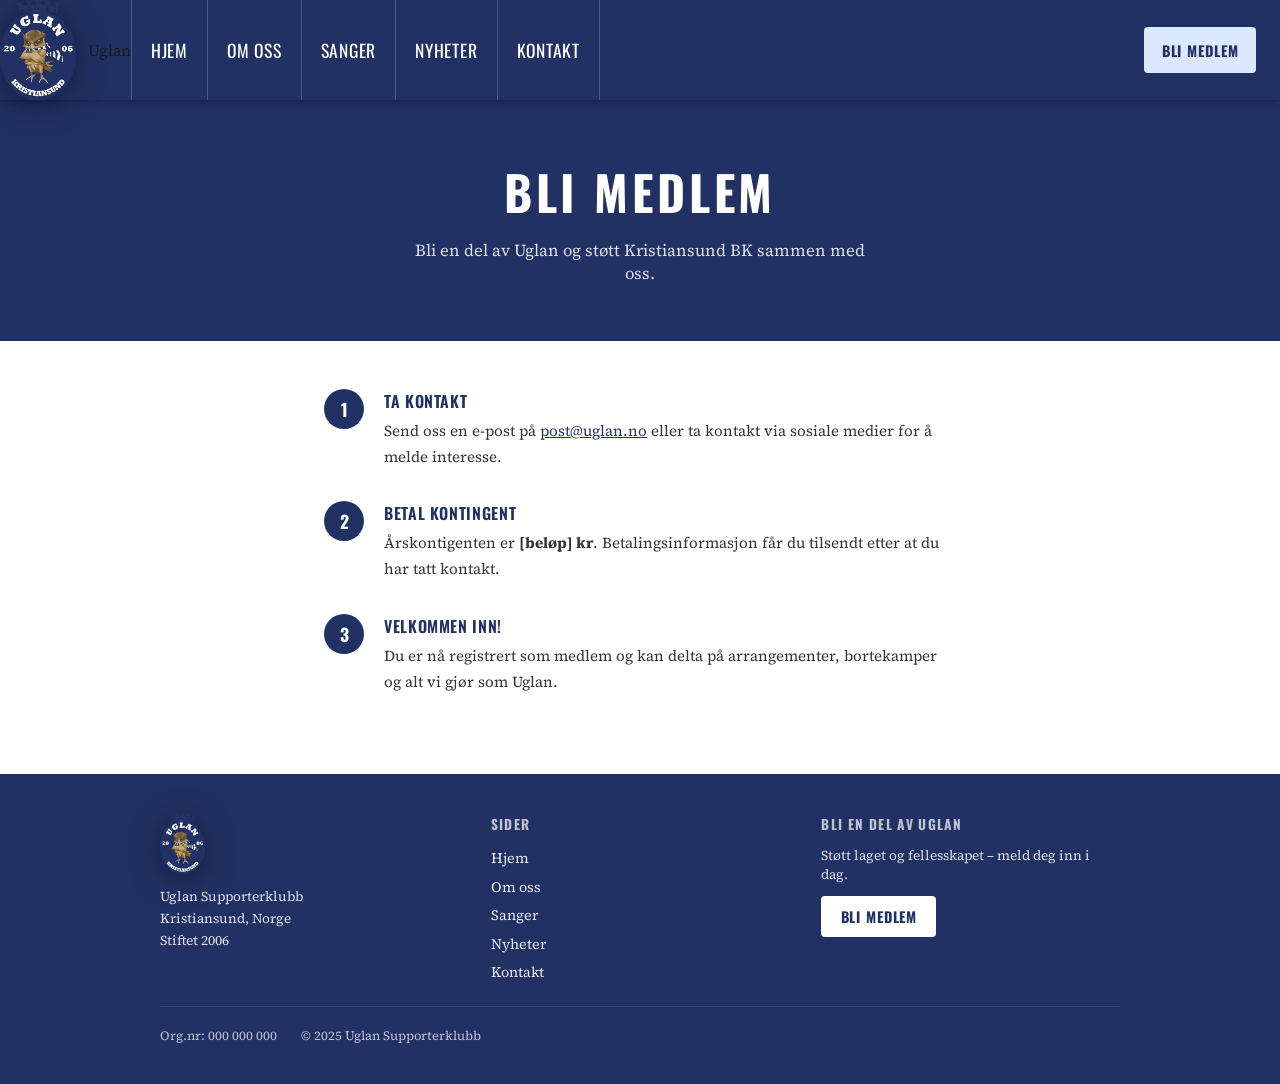
==== pages/bli-medlem.html @ d90a9cac "Initial commit: "index.html" første utkast." ====
<!DOCTYPE html>
<html lang="no">
<head>
  <meta charset="UTF-8" />
  <meta name="viewport" content="width=device-width, initial-scale=1.0" />
  <title>Bli medlem – Uglan Supporterklubb</title>
  <link rel="stylesheet" href="../css/style.css" />
  <style>
    .member-hero {
      background: var(--navy);
      color: var(--white);
      text-align: center;
      padding: 3.5rem 1.5rem;
    }
    .member-hero h1 {
      font-family: 'Oswald', sans-serif;
      font-size: clamp(1.8rem, 5vw, 3rem);
      font-weight: 700;
      letter-spacing: .08em;
      text-transform: uppercase;
    }
    .member-hero p {
      margin-top: .75rem;
      font-size: 1.05rem;
      opacity: .85;
      max-width: 480px;
      margin-inline: auto;
    }
    .member-steps {
      max-width: 680px;
      margin: 3rem auto;
      padding: 0 1.5rem;
    }
    .step {
      display: flex;
      gap: 1.25rem;
      margin-bottom: 2rem;
      align-items: flex-start;
    }
    .step-num {
      flex-shrink: 0;
      width: 40px;
      height: 40px;
      background: var(--navy);
      color: var(--white);
      font-family: 'Oswald', sans-serif;
      font-size: 1.1rem;
      font-weight: 700;
      border-radius: 50%;
      display: flex;
      align-items: center;
      justify-content: center;
    }
    .step-text h3 {
      font-family: 'Oswald', sans-serif;
      font-size: 1rem;
      font-weight: 600;
      color: var(--navy);
      text-transform: uppercase;
      letter-spacing: .04em;
      margin-bottom: .3rem;
    }
    .step-text p { font-size: .95rem; color: #333; line-height: 1.7; }
    .step-text a { color: var(--navy); text-decoration: underline; }
  </style>
</head>
<body>

  <nav class="navbar">
    <a class="nav-logo" href="/index.html">
      <img src="../img/logo.png" alt="Uglan logo" />
      <span>Uglan</span>
    </a>
    <ul class="nav-links">
      <li><a href="/index.html">Hjem</a></li>
      <li><a href="om-oss.html">Om oss</a></li>
      <li><a href="sanger.html">Sanger</a></li>
      <li><a href="nyheter.html">Nyheter</a></li>
      <li><a href="kontakt.html">Kontakt</a></li>
    </ul>
    <div class="nav-member">
      <a href="bli-medlem.html" class="btn-member" style="background:#dce8ff;">Bli medlem</a>
    </div>
    <button class="hamburger" id="hamburger" aria-label="Meny" aria-expanded="false">
      <span></span><span></span><span></span>
    </button>
  </nav>

  <nav class="nav-mobile" id="nav-mobile">
    <a href="/index.html">Hjem</a>
    <a href="om-oss.html">Om oss</a>
    <a href="sanger.html">Sanger</a>
    <a href="nyheter.html">Nyheter</a>
    <a href="kontakt.html">Kontakt</a>
    <a href="bli-medlem.html" class="btn-member-mobile">Bli medlem</a>
  </nav>

  <section class="member-hero">
    <h1>Bli medlem</h1>
    <p>Bli en del av Uglan og støtt Kristiansund BK sammen med oss.</p>
  </section>

  <div class="member-steps">
    <div class="step">
      <div class="step-num">1</div>
      <div class="step-text">
        <h3>Ta kontakt</h3>
        <p>Send oss en e-post på <a href="mailto:post@uglan.no">post@uglan.no</a> eller ta kontakt via sosiale medier for å melde interesse.</p>
      </div>
    </div>
    <div class="step">
      <div class="step-num">2</div>
      <div class="step-text">
        <h3>Betal kontingent</h3>
        <p>Årskontigenten er <strong>[beløp] kr</strong>. Betalingsinformasjon får du tilsendt etter at du har tatt kontakt.</p>
      </div>
    </div>
    <div class="step">
      <div class="step-num">3</div>
      <div class="step-text">
        <h3>Velkommen inn!</h3>
        <p>Du er nå registrert som medlem og kan delta på arrangementer, bortekamper og alt vi gjør som Uglan.</p>
      </div>
    </div>
  </div>

  <footer>
    <div class="footer-inner">
      <div class="footer-brand">
        <img src="../img/logo.png" alt="Uglan logo" />
        <p>Uglan Supporterklubb<br />Kristiansund, Norge<br />Stiftet 2006</p>
      </div>
      <div class="footer-links">
        <h4>Sider</h4>
        <ul>
          <li><a href="/index.html">Hjem</a></li>
          <li><a href="om-oss.html">Om oss</a></li>
          <li><a href="sanger.html">Sanger</a></li>
          <li><a href="nyheter.html">Nyheter</a></li>
          <li><a href="kontakt.html">Kontakt</a></li>
        </ul>
      </div>
      <div class="footer-member">
        <h4>Bli en del av Uglan</h4>
        <p>Støtt laget og fellesskapet – meld deg inn i dag.</p>
        <a href="bli-medlem.html" class="btn-footer-member">Bli medlem</a>
      </div>
    </div>
    <div class="footer-bottom">
      <span>Org.nr: 000 000 000</span>
      <span>© 2025 Uglan Supporterklubb</span>
    </div>
  </footer>

  <script>
    const btn = document.getElementById('hamburger');
    const menu = document.getElementById('nav-mobile');
    btn.addEventListener('click', () => {
      const open = menu.classList.toggle('open');
      btn.classList.toggle('open', open);
      btn.setAttribute('aria-expanded', open);
    });
  </script>
</body>
</html>
---- css/style.css ----
@import url('https://fonts.googleapis.com/css2?family=Oswald:wght@400;600;700&family=Source+Serif+4:ital,wght@0,300;0,400;1,300&display=swap');

/* ── Variables ─────────────────────────────────────────── */
:root {
  --navy: #213164;
  --navy-dark: #182449;
  --owl-brown: #735b37;
  --white:  #ffffff;
  --black:  #111111;
  --grey:   #f4f4f4;
  --text:   #1a1a1a;

  --li-border: rgba(255,255,255,.2);
}

/* ── Reset ─────────────────────────────────────────────── */
*, *::before, *::after { box-sizing: border-box; margin: 0; padding: 0; }
html { scroll-behavior: smooth; }
body {
  font-family: 'Source Serif 4', Georgia, serif;
  color: var(--text);
  background: var(--white);
  display: grid;
  grid-template-rows: auto 1fr auto;
  min-height: 100vh;
}
img { display: block; max-width: 100%; }
a { color: inherit; text-decoration: none; list-style: none;}
ul { list-style: none; }

/* ── Navigation ────────────────────────────────────────── */
.navbar {
  position: sticky;
  top: 0; left: 0; right: 0;
  background: var(--navy);
  display: flex;
  align-items: stretch;
  padding-right: 1.5rem;
  z-index: 1000;
  box-shadow: 0 2px 8px rgba(0,0,0,.3);
}

.nav-logo-container {
  padding: 0.4rem 1.5rem;
}
.nav-logo {
  display: flex;
  align-items: center;
  gap: .75rem;
  flex-shrink: 0;
}
.nav-logo img {
  height: 100px;
  width: auto;
  filter: drop-shadow(0 4px 16px rgba(0,0,0,.4));
}

.nav-links {
  display: flex;
  align-items: stretch;
}
.nav-links li {
  display: flex;
  border-left: 1px solid var(--li-border);
}
.nav-links li:last-child {
  border-right: 1px solid var(--li-border);
}
.nav-links a {
  display: flex;
  align-items: center;
  color: var(--white);
  font-family: 'Oswald', sans-serif;
  font-size: 1.1rem;
  font-weight: 400;
  letter-spacing: .04em;
  text-transform: uppercase;
  padding: 0 1.2rem;
  transition: background .2s;
  white-space: nowrap;
}
.nav-links a:hover{
  background: rgba(255,255,255,.15);
}

/* Bli Medlem – always visible, pushed to right */
.nav-member {
  margin-left: auto;
  flex-shrink: 0;
  align-self: center;
}
.btn-member {
  display: inline-block;
  background: var(--white);
  color: var(--navy);
  font-family: 'Oswald', sans-serif;
  font-weight: 700;
  font-size: .9rem;
  letter-spacing: .06em;
  text-transform: uppercase;
  padding: .8rem 1.1rem;
  border-radius: 4px;
  transition: background .2s, color .2s;
  white-space: nowrap;
}
.btn-member:hover {
  background: #dce8ff ;
}

/* Hamburger */
.hamburger {
  display: none;
  align-self: center;
  flex-direction: column;
  gap: 5px;
  cursor: pointer;
  padding: .4rem;
  margin-left: 1rem;
  background: none;
  border: none;
}
.hamburger span {
  display: block;
  width: 24px;
  height: 2px;
  background: var(--white);
  border-radius: 2px;
  transition: transform .3s, opacity .3s;
}
.hamburger.open span:nth-child(1) { transform: translateY(7px) rotate(45deg); }
.hamburger.open span:nth-child(2) { opacity: 0; }
.hamburger.open span:nth-child(3) { transform: translateY(-7px) rotate(-45deg); }

/* Mobile menu */
.nav-mobile {
  display: none;
  position: absolute;
  top: 100%;
  left: 0; right: 0;
  background: var(--navy-dark);
  z-index: 999;
  flex-direction: column;
}
.nav-mobile.open { display: flex; }
.nav-mobile a {
  color: var(--white);
  font-family: 'Oswald', sans-serif;
  font-size: 1.1rem;
  letter-spacing: .05em;
  text-transform: uppercase;
  padding: 1.5rem 0.8rem;
  border-bottom: 1px solid rgba(255,255,255,.08);
  transition: background .2s;
  list-style: none;
}
.nav-mobile a:hover {
  background: rgba(255,255,255,.08);
}


/* ── Hero ───────────────────────────────────────────────── */
.hero {
  background: var(--navy);
  color: var(--white);
  padding: 5rem 1.5rem;
  text-align: center;
}
.hero-logo {
  width: 160px;
  margin: 0 auto 2rem;
  filter: drop-shadow(0 4px 16px rgba(0,0,0,.4));
  animation: fadeUp .8s ease both;
}
.hero h1 {
  font-family: 'Oswald', sans-serif;
  font-size: clamp(2.2rem, 6vw, 3.8rem);
  font-weight: 700;
  letter-spacing: .08em;
  animation: fadeUp .8s .1s ease both;
}
.hero p {
  font-size: 1.1rem;
  font-weight: 300;
  margin-top: .75rem;
  opacity: .85;
  max-width: 540px;
  margin-inline: auto;
  animation: fadeUp .8s .2s ease both;
}
.hero-actions {
  margin-top: 2rem;
  display: flex;
  gap: 1rem;
  justify-content: center;
  flex-wrap: wrap;
  animation: fadeUp .8s .3s ease both;
}
.btn-primary {
  background: var(--white);
  color: var(--navy);
  font-family: 'Oswald', sans-serif;
  font-weight: 700;
  font-size: 1rem;
  letter-spacing: .06em;
  text-transform: uppercase;
  padding: .75rem 1.75rem;
  border-radius: 4px;
  transition: background .2s;
}
.btn-primary:hover { background: #dce8ff; }
.btn-secondary {
  background: transparent;
  color: var(--white);
  font-family: 'Oswald', sans-serif;
  font-weight: 400;
  font-size: 1rem;
  letter-spacing: .06em;
  text-transform: uppercase;
  padding: .73rem 1.75rem;
  border-radius: 4px;
  border: 2px solid rgba(255,255,255,.5);
  transition: border-color .2s;
}
.btn-secondary:hover { border-color: var(--white); }

@keyframes fadeUp {
  from { opacity: 0; transform: translateY(18px); }
  to   { opacity: 1; transform: translateY(0); }
}

/* ── Info cards ─────────────────────────────────────────── */
.cards {
  display: grid;
  grid-template-columns: repeat(auto-fit, minmax(220px, 1fr));
  gap: 1.5rem;
  max-width: 960px;
  margin: 3.5rem auto;
  padding: 0 1.5rem;
}
.card {
  background: var(--grey);
  border-radius: 6px;
  padding: 2rem 1.5rem;
  text-align: center;
}
.card-icon { font-size: 2.2rem; margin-bottom: .75rem; }
.card h3 {
  font-family: 'Oswald', sans-serif;
  font-size: 1.1rem;
  font-weight: 600;
  letter-spacing: .04em;
  text-transform: uppercase;
  color: var(--navy);
  margin-bottom: .5rem;
}
.card p { font-size: .95rem; color: #444; line-height: 1.6; }

/* ── Section shared ──────────────────────────────────────── */
.section {
  max-width: 800px;
  margin: 0 auto;
  padding: 3rem 1.5rem;
}
.section h2 {
  font-family: 'Oswald', sans-serif;
  font-size: 1.8rem;
  font-weight: 700;
  letter-spacing: .05em;
  text-transform: uppercase;
  color: var(--navy);
  margin-bottom: 1.25rem;
  padding-bottom: .6rem;
  border-bottom: 3px solid var(--navy);
}
.section p { line-height: 1.8; color: #333; margin-bottom: 1rem; }

/* ── Footer ─────────────────────────────────────────────── */
footer {
  background: var(--navy);
  color: var(--white);
  padding: 2.5rem 1.5rem;
}
.footer-inner {
  max-width: 960px;
  margin: 0 auto;
  display: grid;
  grid-template-columns: 1fr 1fr 1fr;
  gap: 2rem;
  align-items: start;
}
.footer-brand img {
  height: 60px;
  margin-bottom: .75rem;
  filter: drop-shadow(0 4px 16px rgba(0,0,0,.4));
}
.footer-brand p {
  font-size: .85rem;
  opacity: .85;
  line-height: 1.6;
}
.footer-links h4,
.footer-member h4 {
  font-family: 'Oswald', sans-serif;
  font-size: .85rem;
  letter-spacing: .1em;
  text-transform: uppercase;
  opacity: .7;
  margin-bottom: .75rem;
}
.footer-links ul { display: flex; flex-direction: column; gap: .4rem; }
.footer-links a {
  font-size: .9rem;
  opacity: .9;
  transition: opacity .2s;
}
.footer-links a:hover { opacity: 1; }
.footer-member p { font-size: .85rem; opacity: 0.85; margin-bottom: .75rem; }
.btn-footer-member {
  display: inline-block;
  background: var(--white);
  color: var(--navy);
  font-family: 'Oswald', sans-serif;
  font-weight: 700;
  font-size: .9rem;
  letter-spacing: .06em;
  text-transform: uppercase;
  padding: .6rem 1.2rem;
  border-radius: 4px;
  transition: background .2s;
}
.btn-footer-member:hover { background: #dce8ff; }
.footer-bottom {
  max-width: 960px;
  margin: 1.5rem auto 0;
  padding-top: 1.25rem;
  border-top: 1px solid rgba(255,255,255,.15);
  font-size: .8rem;
  opacity: .7;
  display: flex;
  gap: 1.5rem;
  flex-wrap: wrap;
}

/* ── Responsive ─────────────────────────────────────────── */
@media (max-width: 800px) {
  .nav-links { display: none; }
  .hamburger { display: flex; }

  .cards {
    grid-template-columns: 1fr;
  }
  
  .footer-inner {
    grid-template-columns: 1fr;
    gap: 1.5rem;
  }
}

@media (max-width: 480px) {
  .hero { padding: 3.5rem 1rem; }
  .hero-logo { width: 120px; }
}
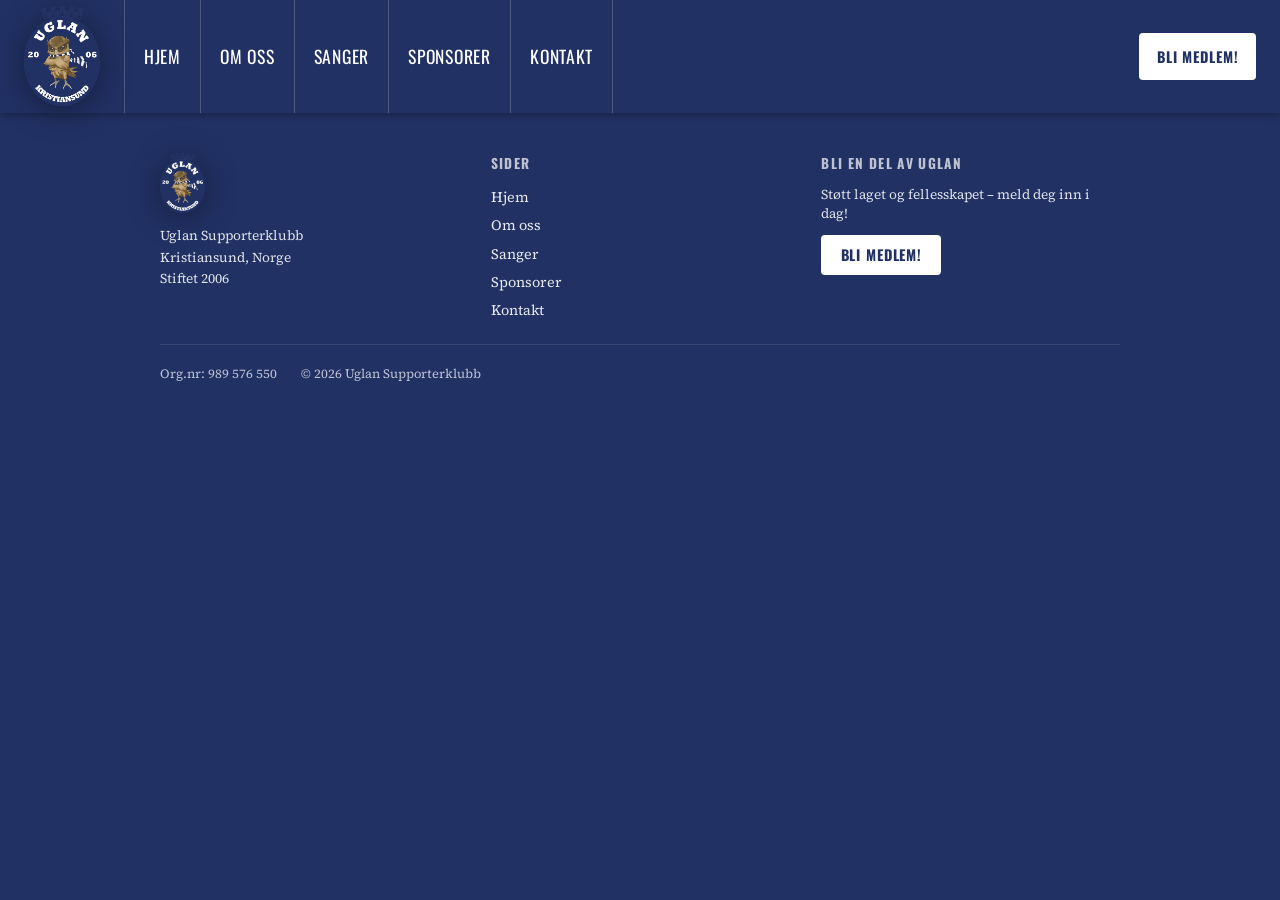
==== commit 214b7b79: "feat: head, navbar og footer sync på alle HTML-sider." ====
--- a/pages/bli-medlem.html
+++ b/pages/bli-medlem.html
@@ -4,126 +4,49 @@
   <meta charset="UTF-8" />
   <meta name="viewport" content="width=device-width, initial-scale=1.0" />
   <title>Bli medlem – Uglan Supporterklubb</title>
+  <link rel="apple-touch-icon" sizes="180x180" href="/apple-touch-icon.png">
+  <link rel="icon" type="image/png" sizes="32x32" href="/favicon-32x32.png">
+  <link rel="icon" type="image/png" sizes="16x16" href="/favicon-16x16.png">
+  <link rel="manifest" href="/site.webmanifest">
   <link rel="stylesheet" href="../css/style.css" />
-  <style>
-    .member-hero {
-      background: var(--navy);
-      color: var(--white);
-      text-align: center;
-      padding: 3.5rem 1.5rem;
-    }
-    .member-hero h1 {
-      font-family: 'Oswald', sans-serif;
-      font-size: clamp(1.8rem, 5vw, 3rem);
-      font-weight: 700;
-      letter-spacing: .08em;
-      text-transform: uppercase;
-    }
-    .member-hero p {
-      margin-top: .75rem;
-      font-size: 1.05rem;
-      opacity: .85;
-      max-width: 480px;
-      margin-inline: auto;
-    }
-    .member-steps {
-      max-width: 680px;
-      margin: 3rem auto;
-      padding: 0 1.5rem;
-    }
-    .step {
-      display: flex;
-      gap: 1.25rem;
-      margin-bottom: 2rem;
-      align-items: flex-start;
-    }
-    .step-num {
-      flex-shrink: 0;
-      width: 40px;
-      height: 40px;
-      background: var(--navy);
-      color: var(--white);
-      font-family: 'Oswald', sans-serif;
-      font-size: 1.1rem;
-      font-weight: 700;
-      border-radius: 50%;
-      display: flex;
-      align-items: center;
-      justify-content: center;
-    }
-    .step-text h3 {
-      font-family: 'Oswald', sans-serif;
-      font-size: 1rem;
-      font-weight: 600;
-      color: var(--navy);
-      text-transform: uppercase;
-      letter-spacing: .04em;
-      margin-bottom: .3rem;
-    }
-    .step-text p { font-size: .95rem; color: #333; line-height: 1.7; }
-    .step-text a { color: var(--navy); text-decoration: underline; }
-  </style>
 </head>
 <body>
 
+  <!-- NAVBAR -->
   <nav class="navbar">
-    <a class="nav-logo" href="/index.html">
-      <img src="../img/logo.png" alt="Uglan logo" />
-      <span>Uglan</span>
-    </a>
+    <div class="nav-logo-container">
+      <a class="nav-logo" href="/index.html">
+        <img src="../img/logo.png" alt="Uglan logo" />
+      </a>
+    </div>
     <ul class="nav-links">
       <li><a href="/index.html">Hjem</a></li>
       <li><a href="om-oss.html">Om oss</a></li>
       <li><a href="sanger.html">Sanger</a></li>
-      <li><a href="nyheter.html">Nyheter</a></li>
+      <li><a href="sponsorer.html">Sponsorer</a></li>
       <li><a href="kontakt.html">Kontakt</a></li>
     </ul>
     <div class="nav-member">
-      <a href="bli-medlem.html" class="btn-member" style="background:#dce8ff;">Bli medlem</a>
+      <a href="bli-medlem.html" class="btn-member">Bli medlem!</a>
     </div>
     <button class="hamburger" id="hamburger" aria-label="Meny" aria-expanded="false">
       <span></span><span></span><span></span>
     </button>
+
+    <!-- MOBIL-MENY -->
+    <nav class="nav-mobile" id="nav-mobile" aria-label="Mobilmeny">
+      <a href="/index.html">Hjem</a>
+      <a href="om-oss.html">Om oss</a>
+      <a href="sanger.html">Sanger</a>
+      <a href="sponsorer.html">Sponsorer</a>
+      <a href="kontakt.html">Kontakt</a>
+    </nav>
   </nav>
 
-  <nav class="nav-mobile" id="nav-mobile">
-    <a href="/index.html">Hjem</a>
-    <a href="om-oss.html">Om oss</a>
-    <a href="sanger.html">Sanger</a>
-    <a href="nyheter.html">Nyheter</a>
-    <a href="kontakt.html">Kontakt</a>
-    <a href="bli-medlem.html" class="btn-member-mobile">Bli medlem</a>
-  </nav>
+  <!-- MAIN CONTENT -->
+  
 
-  <section class="member-hero">
-    <h1>Bli medlem</h1>
-    <p>Bli en del av Uglan og støtt Kristiansund BK sammen med oss.</p>
-  </section>
-
-  <div class="member-steps">
-    <div class="step">
-      <div class="step-num">1</div>
-      <div class="step-text">
-        <h3>Ta kontakt</h3>
-        <p>Send oss en e-post på <a href="mailto:post@uglan.no">post@uglan.no</a> eller ta kontakt via sosiale medier for å melde interesse.</p>
-      </div>
-    </div>
-    <div class="step">
-      <div class="step-num">2</div>
-      <div class="step-text">
-        <h3>Betal kontingent</h3>
-        <p>Årskontigenten er <strong>[beløp] kr</strong>. Betalingsinformasjon får du tilsendt etter at du har tatt kontakt.</p>
-      </div>
-    </div>
-    <div class="step">
-      <div class="step-num">3</div>
-      <div class="step-text">
-        <h3>Velkommen inn!</h3>
-        <p>Du er nå registrert som medlem og kan delta på arrangementer, bortekamper og alt vi gjør som Uglan.</p>
-      </div>
-    </div>
-  </div>
-
+  <!-- FOOTER -->
   <footer>
     <div class="footer-inner">
       <div class="footer-brand">
@@ -136,19 +59,19 @@
           <li><a href="/index.html">Hjem</a></li>
           <li><a href="om-oss.html">Om oss</a></li>
           <li><a href="sanger.html">Sanger</a></li>
-          <li><a href="nyheter.html">Nyheter</a></li>
+          <li><a href="sponsorer.html">Sponsorer</a></li>
           <li><a href="kontakt.html">Kontakt</a></li>
         </ul>
       </div>
       <div class="footer-member">
         <h4>Bli en del av Uglan</h4>
-        <p>Støtt laget og fellesskapet – meld deg inn i dag.</p>
-        <a href="bli-medlem.html" class="btn-footer-member">Bli medlem</a>
+        <p>Støtt laget og fellesskapet – meld deg inn i dag!</p>
+        <a href="bli-medlem.html" class="btn-footer-member">Bli medlem!</a>
       </div>
     </div>
     <div class="footer-bottom">
-      <span>Org.nr: 000 000 000</span>
-      <span>© 2025 Uglan Supporterklubb</span>
+      <span><a href="https://virksomhet.brreg.no/nb/oppslag/enheter/989576550" target="_blank">Org.nr: 989 576 550</a></span>
+      <span>© <script>document.write(new Date().getFullYear())</script> Uglan Supporterklubb</span>
     </div>
   </footer>
 
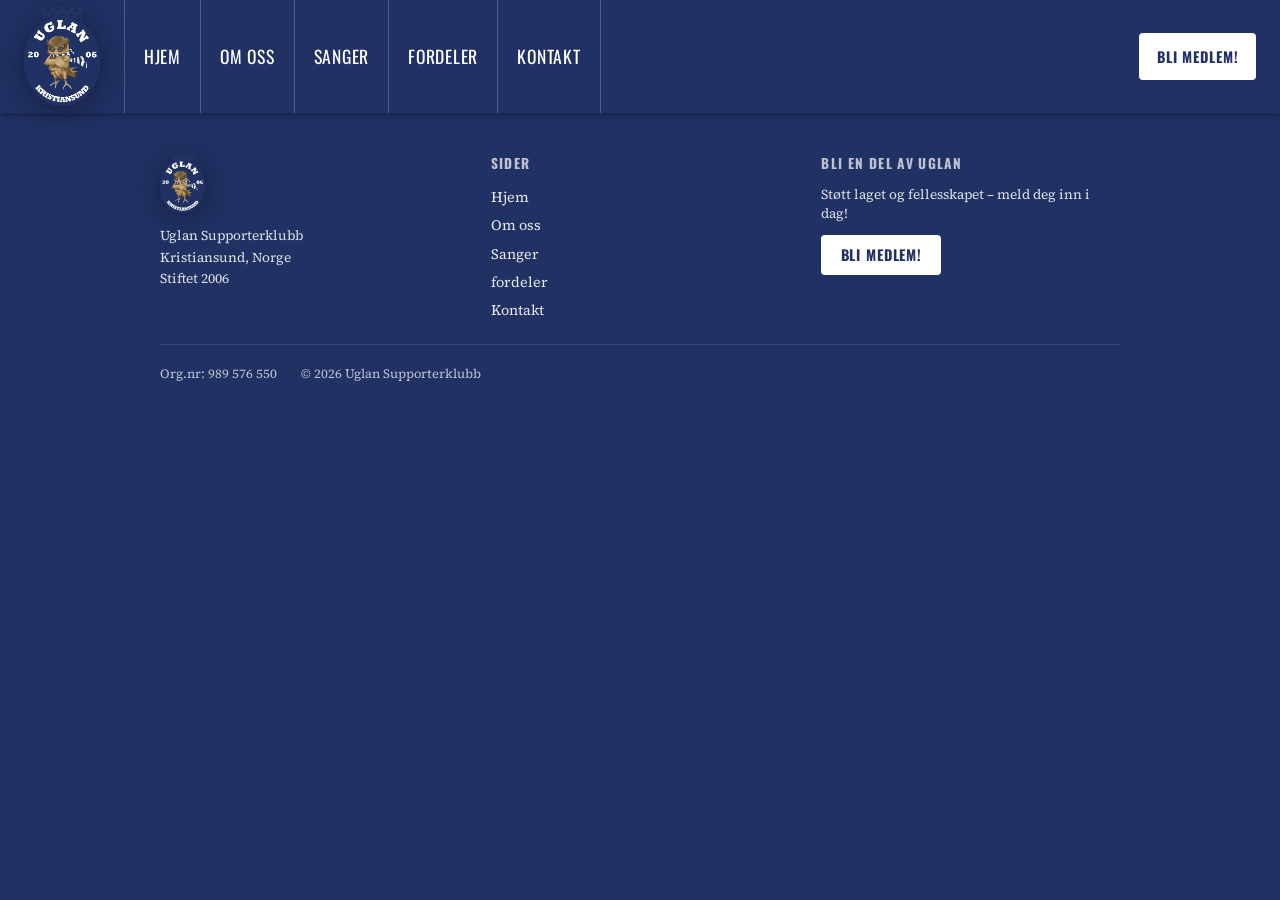
==== commit 84ae7c01: "refactor: Endret "sponsorer.html" til "fordeler.html"." ====
--- a/pages/bli-medlem.html
+++ b/pages/bli-medlem.html
@@ -23,11 +23,11 @@
       <li><a href="/index.html">Hjem</a></li>
       <li><a href="om-oss.html">Om oss</a></li>
       <li><a href="sanger.html">Sanger</a></li>
-      <li><a href="sponsorer.html">Sponsorer</a></li>
+      <li><a href="fordeler.html">Fordeler</a></li>
       <li><a href="kontakt.html">Kontakt</a></li>
     </ul>
     <div class="nav-member">
-      <a href="bli-medlem.html" class="btn-member">Bli medlem!</a>
+      <a href="https://club.spond.com/landing/signup/uglansk/form/C18963B2721E4F938F3364AB05FD30AA" class="btn-member">Bli medlem!</a>
     </div>
     <button class="hamburger" id="hamburger" aria-label="Meny" aria-expanded="false">
       <span></span><span></span><span></span>
@@ -38,7 +38,7 @@
       <a href="/index.html">Hjem</a>
       <a href="om-oss.html">Om oss</a>
       <a href="sanger.html">Sanger</a>
-      <a href="sponsorer.html">Sponsorer</a>
+      <a href="fordeler.html">Fordeler</a>
       <a href="kontakt.html">Kontakt</a>
     </nav>
   </nav>
@@ -59,14 +59,14 @@
           <li><a href="/index.html">Hjem</a></li>
           <li><a href="om-oss.html">Om oss</a></li>
           <li><a href="sanger.html">Sanger</a></li>
-          <li><a href="sponsorer.html">Sponsorer</a></li>
+          <li><a href="fordeler.html">fordeler</a></li>
           <li><a href="kontakt.html">Kontakt</a></li>
         </ul>
       </div>
       <div class="footer-member">
         <h4>Bli en del av Uglan</h4>
         <p>Støtt laget og fellesskapet – meld deg inn i dag!</p>
-        <a href="bli-medlem.html" class="btn-footer-member">Bli medlem!</a>
+        <a href="https://club.spond.com/landing/signup/uglansk/form/C18963B2721E4F938F3364AB05FD30AA" class="btn-footer-member">Bli medlem!</a>
       </div>
     </div>
     <div class="footer-bottom">
--- a/css/style.css
+++ b/css/style.css
@@ -274,6 +274,47 @@
 }
 .section p { line-height: 1.8; color: #333; margin-bottom: 1rem; }
 
+/* ── Kontakt ─────────────────────────────────────────────── */
+.contact-grid {
+  display: grid;
+  grid-template-columns: 1fr;
+  gap: 1rem;
+}
+.contact-box {
+  background: var(--grey);
+  border-radius: 6px;
+  padding: 1.25rem 1.5rem;
+}
+.contact-box h3 {
+  font-family: 'Oswald', sans-serif;
+  font-size: 1rem;
+  font-weight: 600;
+  color: var(--navy);
+  text-transform: uppercase;
+  letter-spacing: .04em;
+  margin-bottom: .4rem;
+}
+.contact-box p {
+  font-size: 1.1rem;
+  color: #333;
+  line-height: 1.7;
+}
+.contact-box a { 
+  display: inline-flex;
+  align-items: center;
+  gap: .4rem;
+  color: var(--navy);
+  text-decoration: none;
+  margin-bottom: 0.5rem;
+  line-height: 1;
+}
+.contact-box a i {
+  display: inline-block;
+  width: 1.2rem;
+  text-align: center;
+}
+.contact-box a:hover span { text-decoration: underline; }
+
 /* ── Footer ─────────────────────────────────────────────── */
 footer {
   background: var(--navy);
